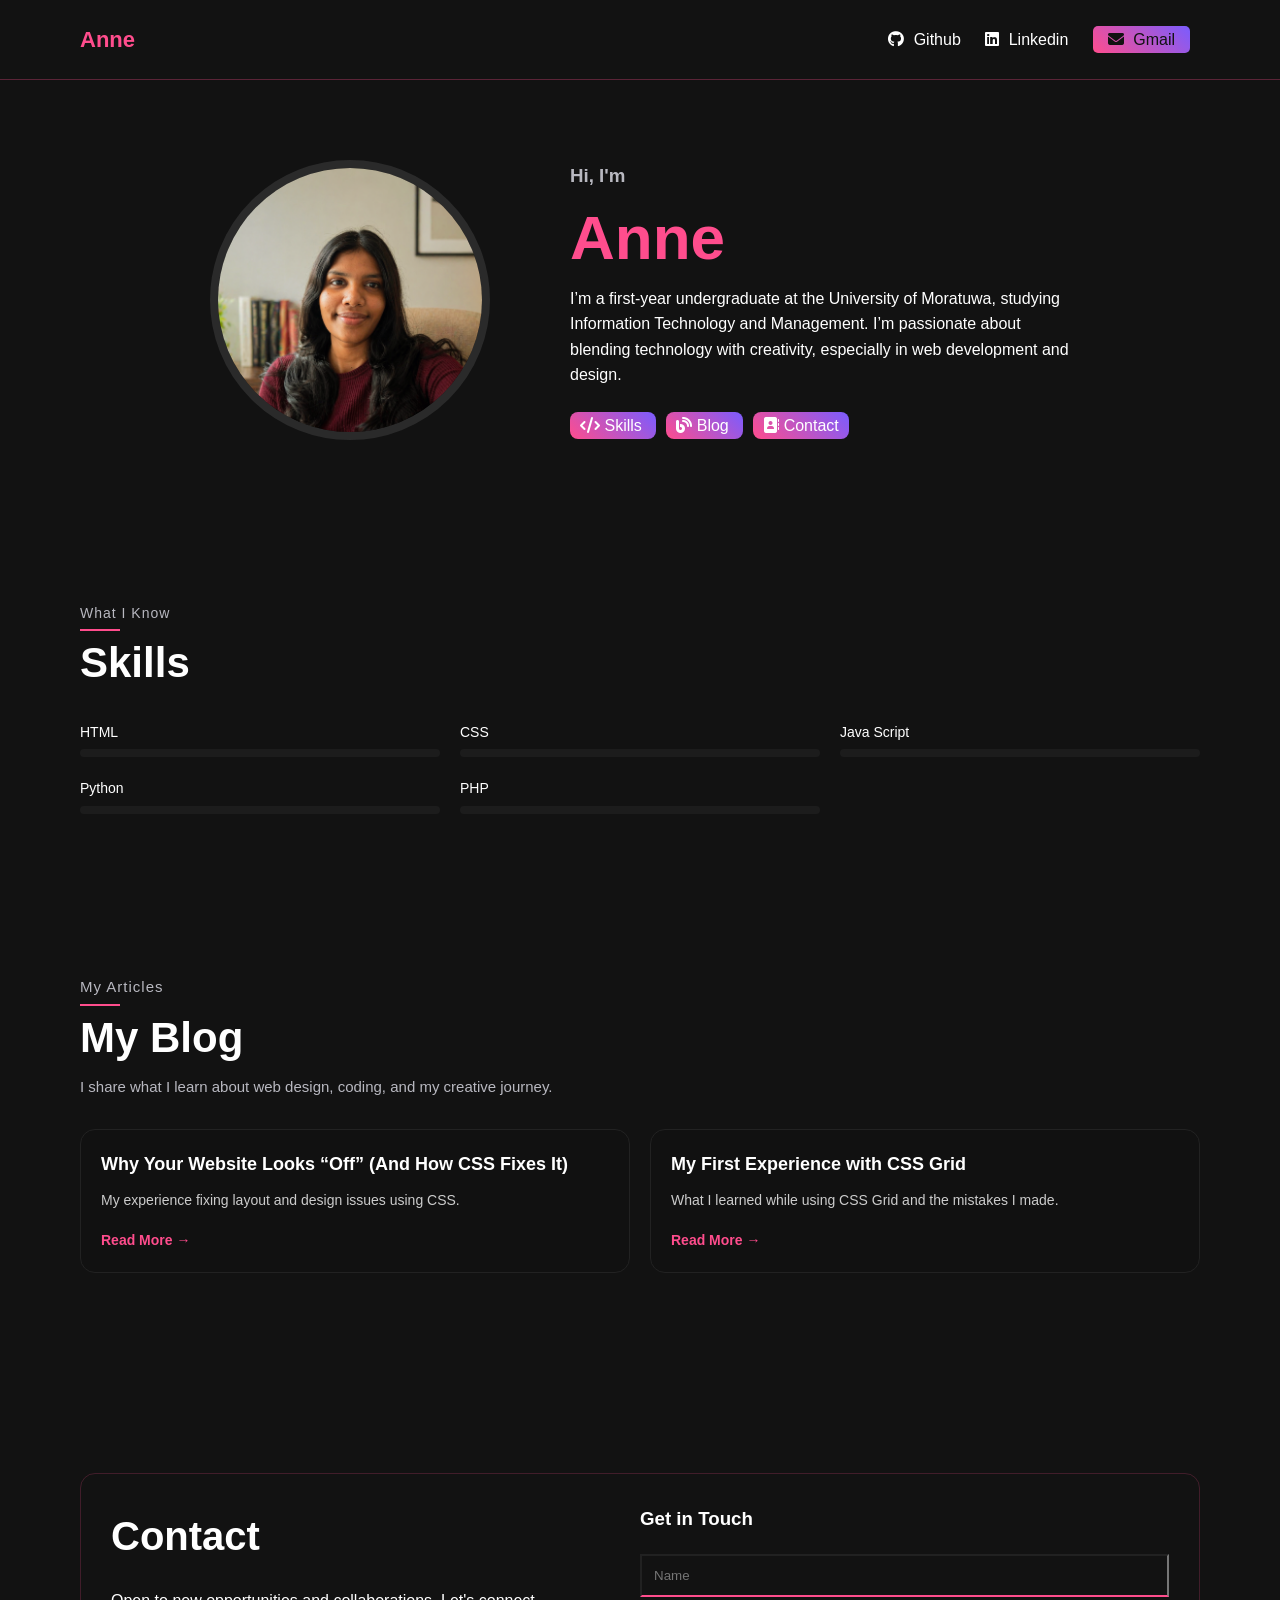
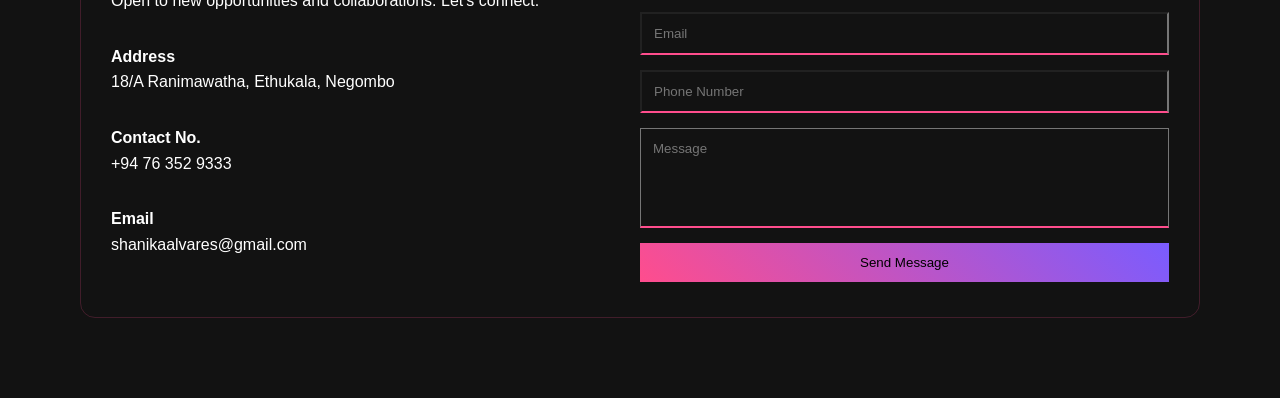
==== index.html @ f6f909ad "change name of jaava scipt file" ====
<!DOCTYPE html>
<html lang="en">
<head>
    <meta charset="UTF-8">
    <meta name="viewpoint" content="width=device-width, initial-scale=1.0">
   <title>my porfolio</title>
   <link rel="stylesheet" href="style.css">
   <link rel="stylesheet" href="https://cdnjs.cloudflare.com/ajax/libs/font-awesome/6.5.0/css/all.min.css">
</head>
<body>
    <!--Navigation-->
    <nav>
       <div class="left">
           <a href="/">Anne</a>
        </div>

       <div class="right">
           <a href="https://github.com" target="_blank" >
           <i class="fa-brands fa-github"></i>
           <span>Github</span>
           </a>

           <a href="https://www.linkedin.com/login" target="_blank" >
           <i class="fa-brands fa-linkedin"></i>
           <span>Linkedin</span>
           </a>
           <a href="mailto:shanikaalvares@gmail.com">
           <i class="fa-solid fa-envelope"></i>
           <span>Gmail</span>
           </a>
        </div>
           
    </nav>
    <main>

    <!--section1: hero-->
    <section class="hero-section">

    <div class="headshot">
        <img src="AS pic new.png" alt="Anne Alvares Headshot" class="neon-img">
    </div>   

    <div class="text">
        <h3>Hi, I'm </h3>
        <h1>Anne</h1>
        <!--<h2>Aspiring Web Developer & Designer</h2>-->
        <p>I’m a first-year undergraduate at the University of Moratuwa, studying Information Technology and Management. I’m passionate about blending technology with creativity, especially in web development and design.</p>
      
        <div class="links">
            <a href="#skills">
                <i class="fa-solid fa-code"></i>
                <span>Skills</span>
            </a>
            <a href="#blog">
                <i class="fa-solid fa-blog"></i>
                <span>Blog</span>
            </a>
            <a href="#Contact">
                <i class="fa-solid fa-address-book"></i>
                <span>Contact</span>
            </a>
        </div>
    </div>

</section>

 <!--section2 : skills-->
        
    <section id="skills" class="skills-section">
    <p class="section-label">What I Know</p>
    <h2>Skills</h2>
    <div class="skills-grid">

    <div class="skill">
      <p>HTML</p>
      <div class="bar"><span class="html"></span></div>
    </div>

    <div class="skill">
      <p>CSS</p>
      <div class="bar"><span class="css"></span></div>
    </div>

    <div class="skill">
      <p>Java Script</p>
      <div class="bar"><span class="js"></span></div>
    </div>

    <div class="skill">
      <p>Python</p>
      <div class="bar"><span class="python"></span></div>
    </div>

    <div class="skill">
      <p>PHP</p>
      <div class="bar"><span class="php"></span></div>
    </div>
</div>

 </section>

        <!-- section3: blog-->
        
        <section id="blog" class="blog-section">   
        <p class="section-label">My Articles</p>
        <h2>My Blog</h2>
        <p class="blog-intro">
    I share what I learn about web design, coding, and my creative journey.
  </p>

  <div class="blog-container">

    <div class="blog-card">
      <h3>Why Your Website Looks “Off” (And How CSS Fixes It)</h3>
      <p>My experience fixing layout and design issues using CSS.</p>
      <a href="https://medium.com/@shanikaalvares/why-your-website-looks-off-and-how-css-fixes-it-39f0e510b849" target="_blank">Read More →</a>
    </div>

    <div class="blog-card">
      <h3>My First Experience with CSS Grid</h3>
      <p>What I learned while using CSS Grid and the mistakes I made.</p>
      <a href="#" target="_blank">Read More →</a>
    </div>

  </div>
</section>

        <!--section4: contact-->
        <section id="Contact" class="contact-section">
            <div class="contact-container">
                <!--Left side-->
                <div class="contact-left">
                    <h2>Contact</h2>
                    <p>Open to new opportunities and collaborations. Let's connect.</p>
                    
                    <div class="contact-info">
                        <h4>Address</h4>
                        <p>18/A Ranimawatha, Ethukala, Negombo</p>

                        <h4>Contact No.</h4>
                        <p>+94 76 352 9333</p>

                        <h4>Email</h4>
                        <p>shanikaalvares@gmail.com</p>
                    </div>
                </div>

                <!--right side-->
                <div class="contact-right">
                    <h3>Get in Touch</h3>
                    <form>
                        <input type="text" placeholder="Name" required>
                        <input type="email" placeholder="Email" required>
                        <input type="text" placeholder="Phone Number">
                        <textarea placeholder="Message"></textarea>

                        <button type="submit">Send Message</button>

                    </form>
                </div>
            </div>

        </section>

    </main>
    <script src="Java script.js"></script>
</body>
</html>
---- style.css ----
:root {
  --text-color:#FFFFFF;
  --link-color:#FF4D8D;
  --background-color:#121212;
  --h3-color:#B8B8C0;
  --Button-color: #7A5CFF;
}

* {
    margin: 0;
    padding: 0;
    box-sizing: border-box;
    font-family: Arial, Helvetica, sans-serif;
}

.section-label {
  color: var(--h3-color);
  font-size: 14px;
  margin-bottom: 5px;
  letter-spacing: 1px;
  position: relative;
  display: inline-block;
}

.section-label::after {
  content: "";
  display: block;
  width: 40px;
  height: 2px;
  background: var(--link-color);
  margin-top: 5px;
}

html {
    scroll-behavior: smooth;
}

body {
    background-color: var(--background-color);
    line-height: 1.6;
}
.skills-section h2,.blog-section h2{
    font-size: 42px;
    font-weight: 600;
    line-height: 1.3;
}

a {
    color: var(--link-color);
    text-decoration: none;
}

/* navbar */
nav {
    display: flex;
    justify-content: space-between;
    align-items: center;
    padding: 0 80px;
    height: 80px;
    border-bottom: 1px solid rgba(255, 77, 141, 0.3);
    background: var(--background-color);
}

nav .left a {
    color: var(--link-color);
    font-size: 22px;
    font-weight: 600;
}

nav .right a {
    color: var(--text-color);
    margin: 0 10px;
}

nav .right a:last-child {
    color: var(--background-color);
    background: linear-gradient(45deg, #FF4D8D, #7A5CFF);
    padding: 5px 15px;
    border-radius: 5px;
}

nav .right a span {
    margin-left: 5px;
}

/* section 01: Hero */
.hero-section {
    display: flex;
    align-items: center;
    justify-content: center;
    padding: 80px;
    gap: 80px;
}

.hero-section .text {
    color: var(--text-color);
    flex: 1;
    max-width: 500px;
}

.hero-section .text h3 {
    margin-bottom: 10px;
    color: var(--h3-color);
}

.hero-section .text h1 {
    font-size: 62px;
    margin-bottom: 10px;
    color: var(--link-color);
    font-weight:700;
    line-height:1.2;
}

.hero-section .text h2 {
    color: var(--link-color);
    margin-bottom: 62px;
}

.hero-section .text p {
    font-size: 16px;
    color: var(--text-color);
}

.hero-section .text .links {
    margin-top: 25px;
}

.hero-section .text .links a {
    padding: 5px 10px;
    border: none;
    background: linear-gradient(45deg, #FF4D8D, #7A5CFF);
    color: white;
    border-radius: 8px;
    cursor: pointer;
    transition: 0.3s;
    margin-right: 10px;
    margin-bottom: 10px;
}

.hero-section .text .links a:hover {
    color: var(--text-color);
}

.hero-section .headshot {
    display: flex;
    justify-content: center;
}

.hero-section .headshot img {
    width: 280px;
    height: 280px;
    object-fit: cover;
    border-radius: 50%;
    border: 8px solid #2a2a2a;
}

/* section 02: Skills */
.skills-section {
    padding: 80px;
    color: var(--text-color);
}

.skills-section h2 {
    font-size: 42px;
    margin-bottom: 30px;
}

.skills-grid {
    display: grid;
    grid-template-columns: repeat(3, 1fr);
    gap: 20px;
}

.skill p {
    margin-bottom: 6px;
    font-size: 14px;
}

.bar {
    width: 100%;
    height: 8px;
    background: #1c1c1c;
    border-radius: 20px;
    overflow: hidden;
}

.bar span {
    display: block;
    height: 100%;
    background:var(--link-color);
    border-radius: 20px;
}

@keyframes fill {
    from { width: 0; }
}

.html   { width: 90%; }
.css    { width: 85%; }
.js     { width: 30%; }
.python { width: 50%; }
.php    { width: 45%; }
.ui     { width: 75%; }

/* Blog section */
.blog-section {
    padding: 80px;
}

.blog-section h2 {
    margin-bottom: 10px;
    color: var(--text-color);
    font-size: 42px;
}

.blog-section h3 {
    color: var(--text-color);
}

.blog-section p {
    color: var(--h3-color);
    font-size: 15px;
}

.blog-intro {
    color: var(--h3-color);
    font-size: 14px;
    margin-bottom: 30px;
}

.blog-container {
    display: grid;
    grid-template-columns: repeat(2, 1fr);
    gap: 20px;
    margin-bottom: 40px;
}

.blog-card {
    background: #111;
    padding: 20px;
    border-radius: 15px;
    text-align: left;
    transition: 0.3s;
    border: 1px solid #222;
}

.blog-card:hover {
    transform: translateY(-5px);
    border-color:var(--link-color);
}

.blog-card h3 {
    margin-bottom: 10px;
    font-size: 18px;
}

.blog-card p {
    font-size: 14px;
    color: #ccc;
    margin-bottom: 15px;
}

.blog-card a {
    text-decoration: none;
    color: var(--link-color);
    font-size: 14px;
    font-weight: bold;
}

/* Contact section */
.contact-section {
    padding: 80px;
    color: var(--text-color);
}

.contact-container {
    display: flex;
    justify-content: space-between;
    border: 1px solid rgba(255, 77, 141, 0.2);
    border-radius: 15px;
    padding: 30px;
}

.contact-left {
    width: 50%;
}

.contact-left h2 {
    font-size: 40px;
    margin-bottom: 20px;
}

.contact-left p {
    margin-bottom: 30px;
    line-height: 1.6;
}

.contact-info h4 {
    margin-top: 20px;
    font-weight: bold;
}

.contact-right {
    width: 50%;
    padding: 0;
    border-radius: 10px;
}

.contact-right h3 {
    margin-bottom: 20px;
}

/* Form */
form {
    display: flex;
    flex-direction: column;
}

form input,
form textarea {
    margin-bottom: 15px;
    padding: 12px;
    border-bottom: 2px solid var(--link-color);
    background: transparent;
    outline: none;
    color: var(--text-color);
}

form textarea {
    height: 100px;
    resize: none;
}

form button {
    padding: 12px;
    border: none;
    transition: 0.3s;
    background: linear-gradient(45deg, #FF4D8D, #7A5CFF);
}

/* Responsive */
@media (max-width: 850px) {
    .hero-section .text h1,
    .hero-section .text h3 {
        font-size: 35px;
    }
}

@media (max-width: 740px) {
    .hero-section {
        flex-direction: column-reverse;
    }
    .hero-section .headshot img {
        width: 300px;
    }
}

@media (max-width: 600px) {
    nav {
        padding: 0 20px;
    }
    nav .right a {
        font-size: 22px;
    }
    nav .right a:last-child {
        color: var(--text-color);
        background-color: transparent;
        padding: 0;
    }
    nav .right a span {
        display: none;
    }
    .hero-section {
        padding: 40px 20px;
    }
    .hero-section .text h1,
    .hero-section .text h3 {
        font-size: 30px;
    }
    .skills-section {
        padding: 40px 20px;
    }
    .blog-section {
        padding: 40px 20px;
    }
    .contact-section {
        padding: 40px 20px;
    }
    .contact-container {
        flex-direction: column;
    }
    .contact-left,
    .contact-right {
        width: 100%;
    }
}
/*js*/
nav .right a.active {
    color: var(--link-color);
}
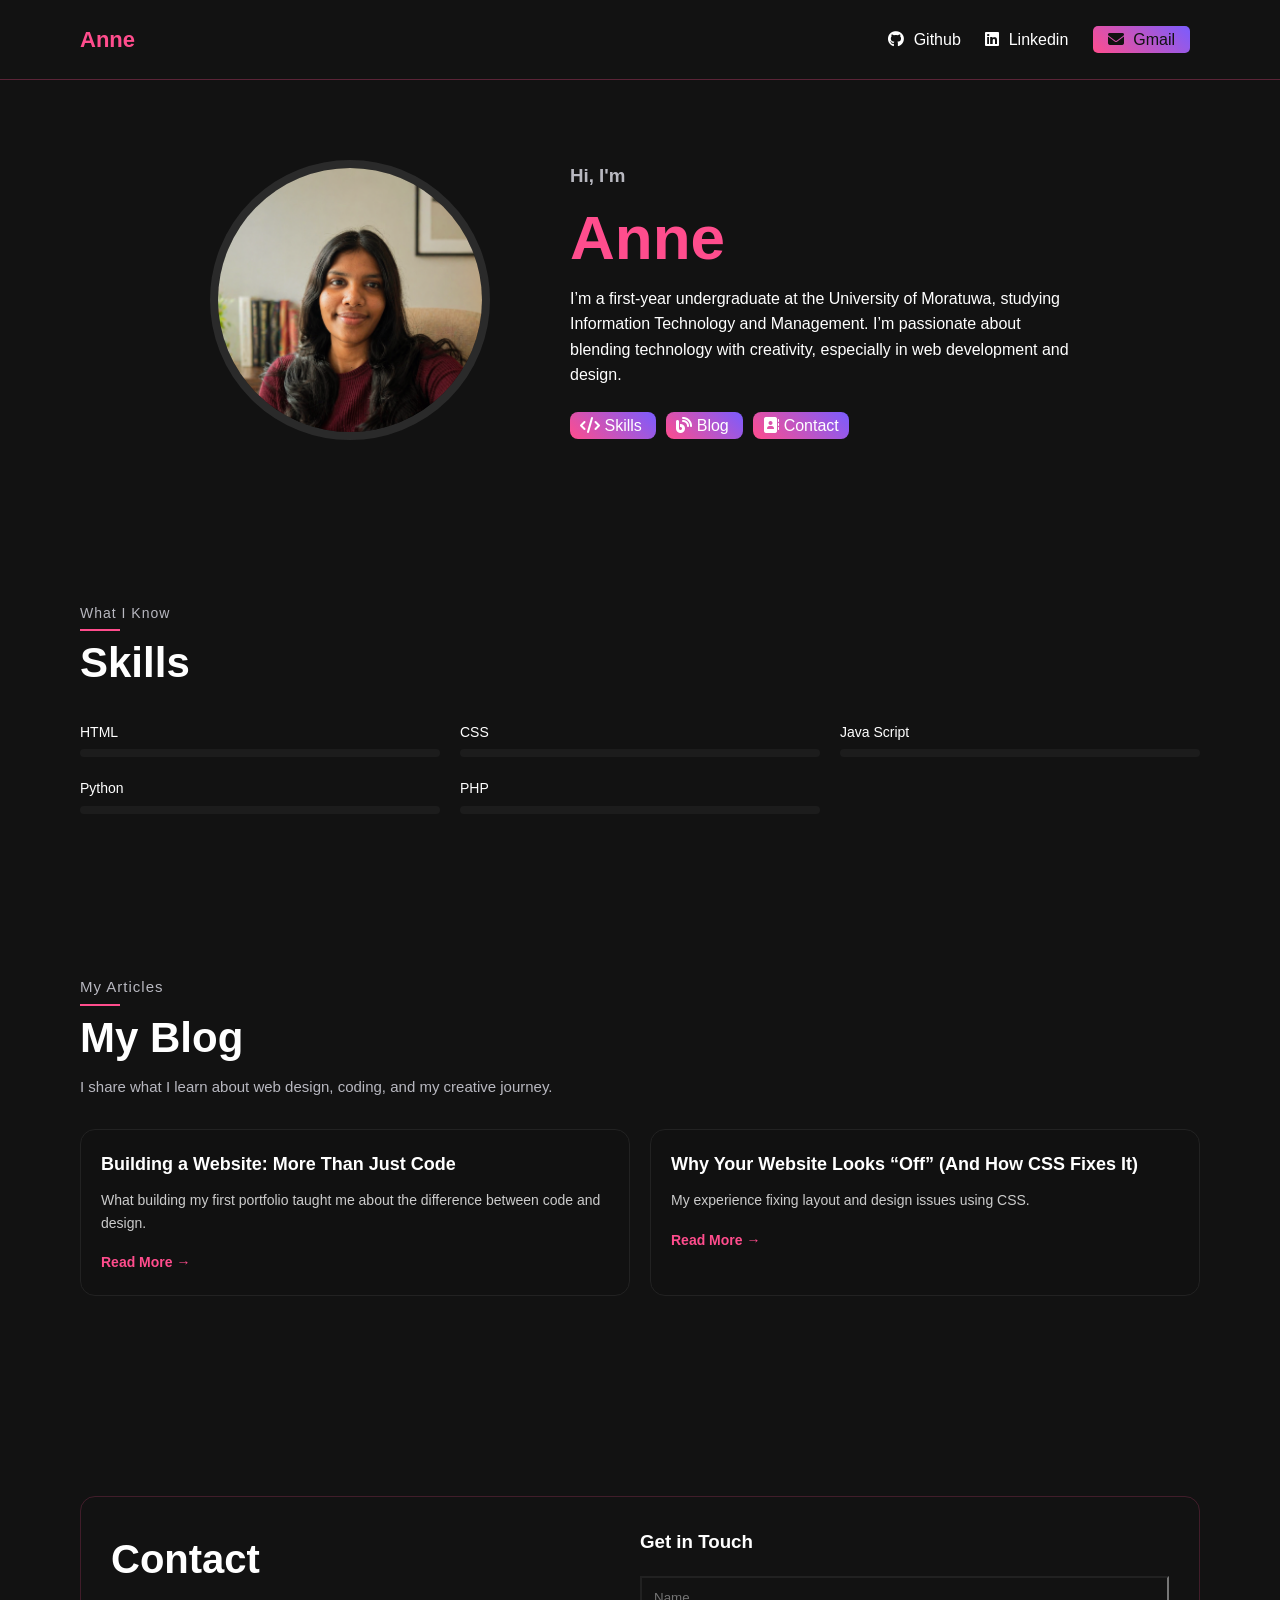
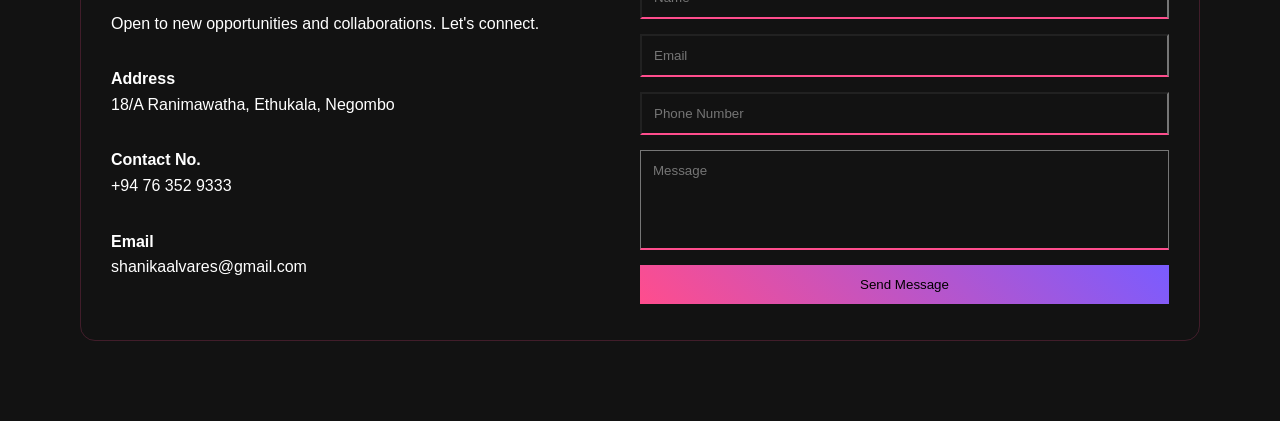
==== commit 6a40a55c: "Editing blog section" ====
--- a/index.html
+++ b/index.html
@@ -111,15 +111,15 @@
   <div class="blog-container">
 
     <div class="blog-card">
+      <h3>Building a Website: More Than Just Code</h3>
+      <p>What building my first portfolio taught me about the difference between code and design.</p>
+      <a href="https://medium.com/@shanikaalvares/building-a-website-more-than-just-code-45a0aa7f8769" target="_blank">Read More →</a>
+    </div>
+
+    <div class="blog-card">
       <h3>Why Your Website Looks “Off” (And How CSS Fixes It)</h3>
       <p>My experience fixing layout and design issues using CSS.</p>
       <a href="https://medium.com/@shanikaalvares/why-your-website-looks-off-and-how-css-fixes-it-39f0e510b849" target="_blank">Read More →</a>
-    </div>
-
-    <div class="blog-card">
-      <h3>My First Experience with CSS Grid</h3>
-      <p>What I learned while using CSS Grid and the mistakes I made.</p>
-      <a href="#" target="_blank">Read More →</a>
     </div>
 
   </div>
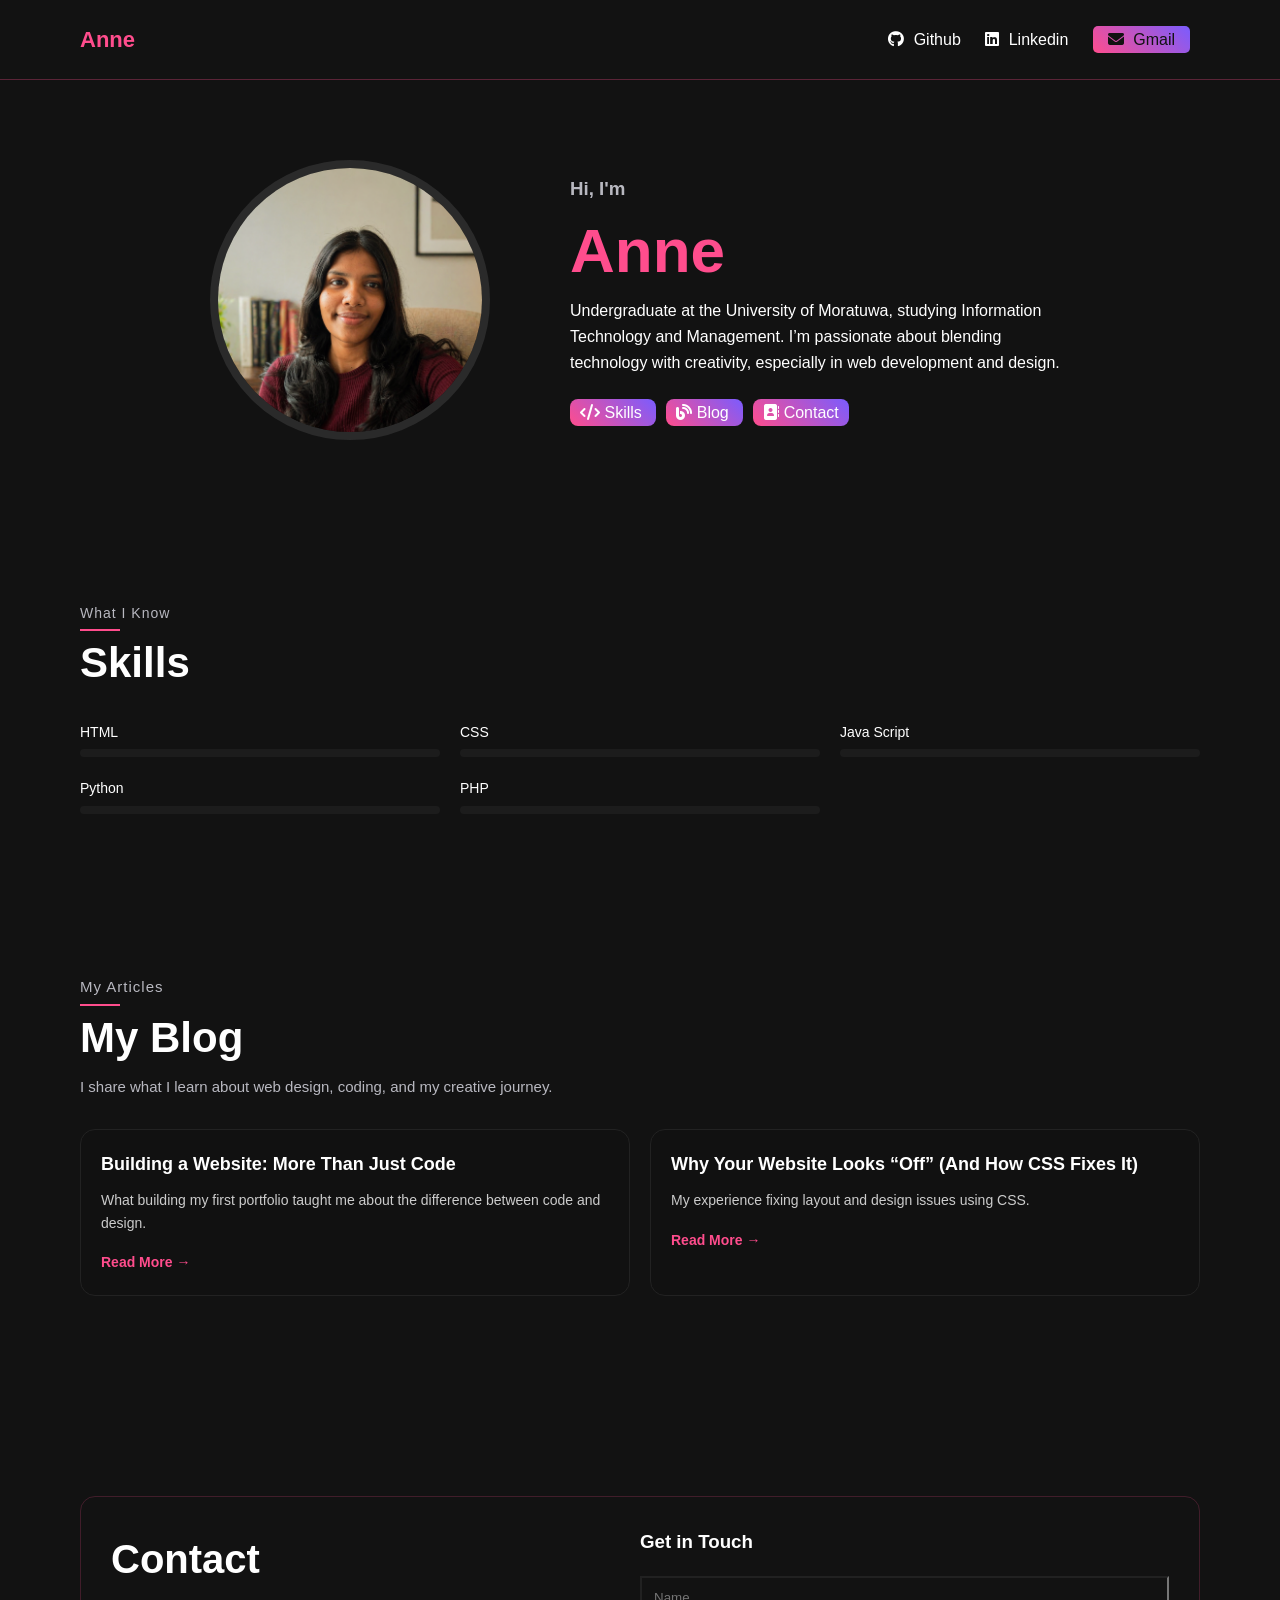
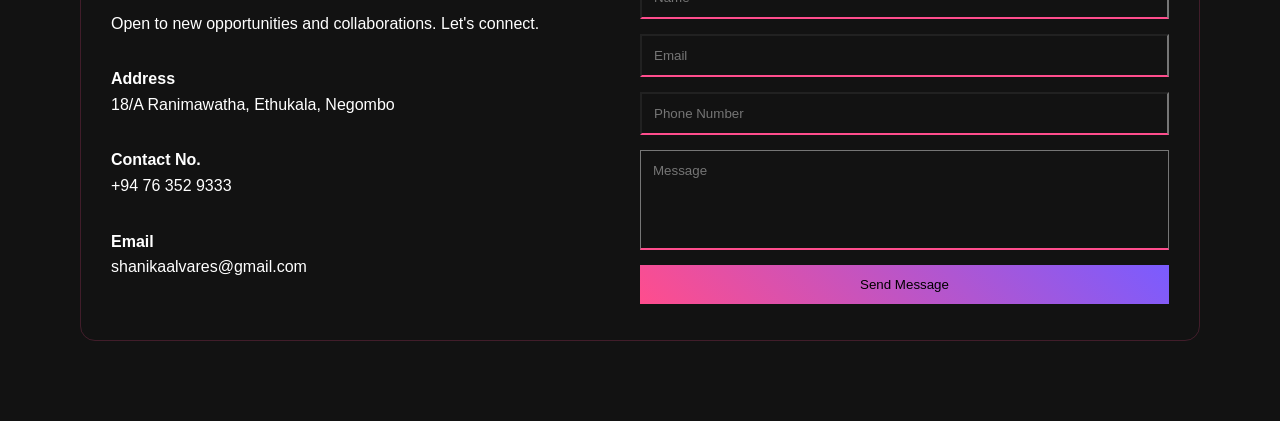
==== commit c2e9f548: "Change info" ====
--- a/index.html
+++ b/index.html
@@ -15,7 +15,7 @@
         </div>
 
        <div class="right">
-           <a href="https://github.com" target="_blank" >
+           <a href="https://github.com/Anne-Alv" target="_blank" >
            <i class="fa-brands fa-github"></i>
            <span>Github</span>
            </a>
@@ -44,7 +44,7 @@
         <h3>Hi, I'm </h3>
         <h1>Anne</h1>
         <!--<h2>Aspiring Web Developer & Designer</h2>-->
-        <p>I’m a first-year undergraduate at the University of Moratuwa, studying Information Technology and Management. I’m passionate about blending technology with creativity, especially in web development and design.</p>
+        <p>Undergraduate at the University of Moratuwa, studying Information Technology and Management. I’m passionate about blending technology with creativity, especially in web development and design.</p>
       
         <div class="links">
             <a href="#skills">
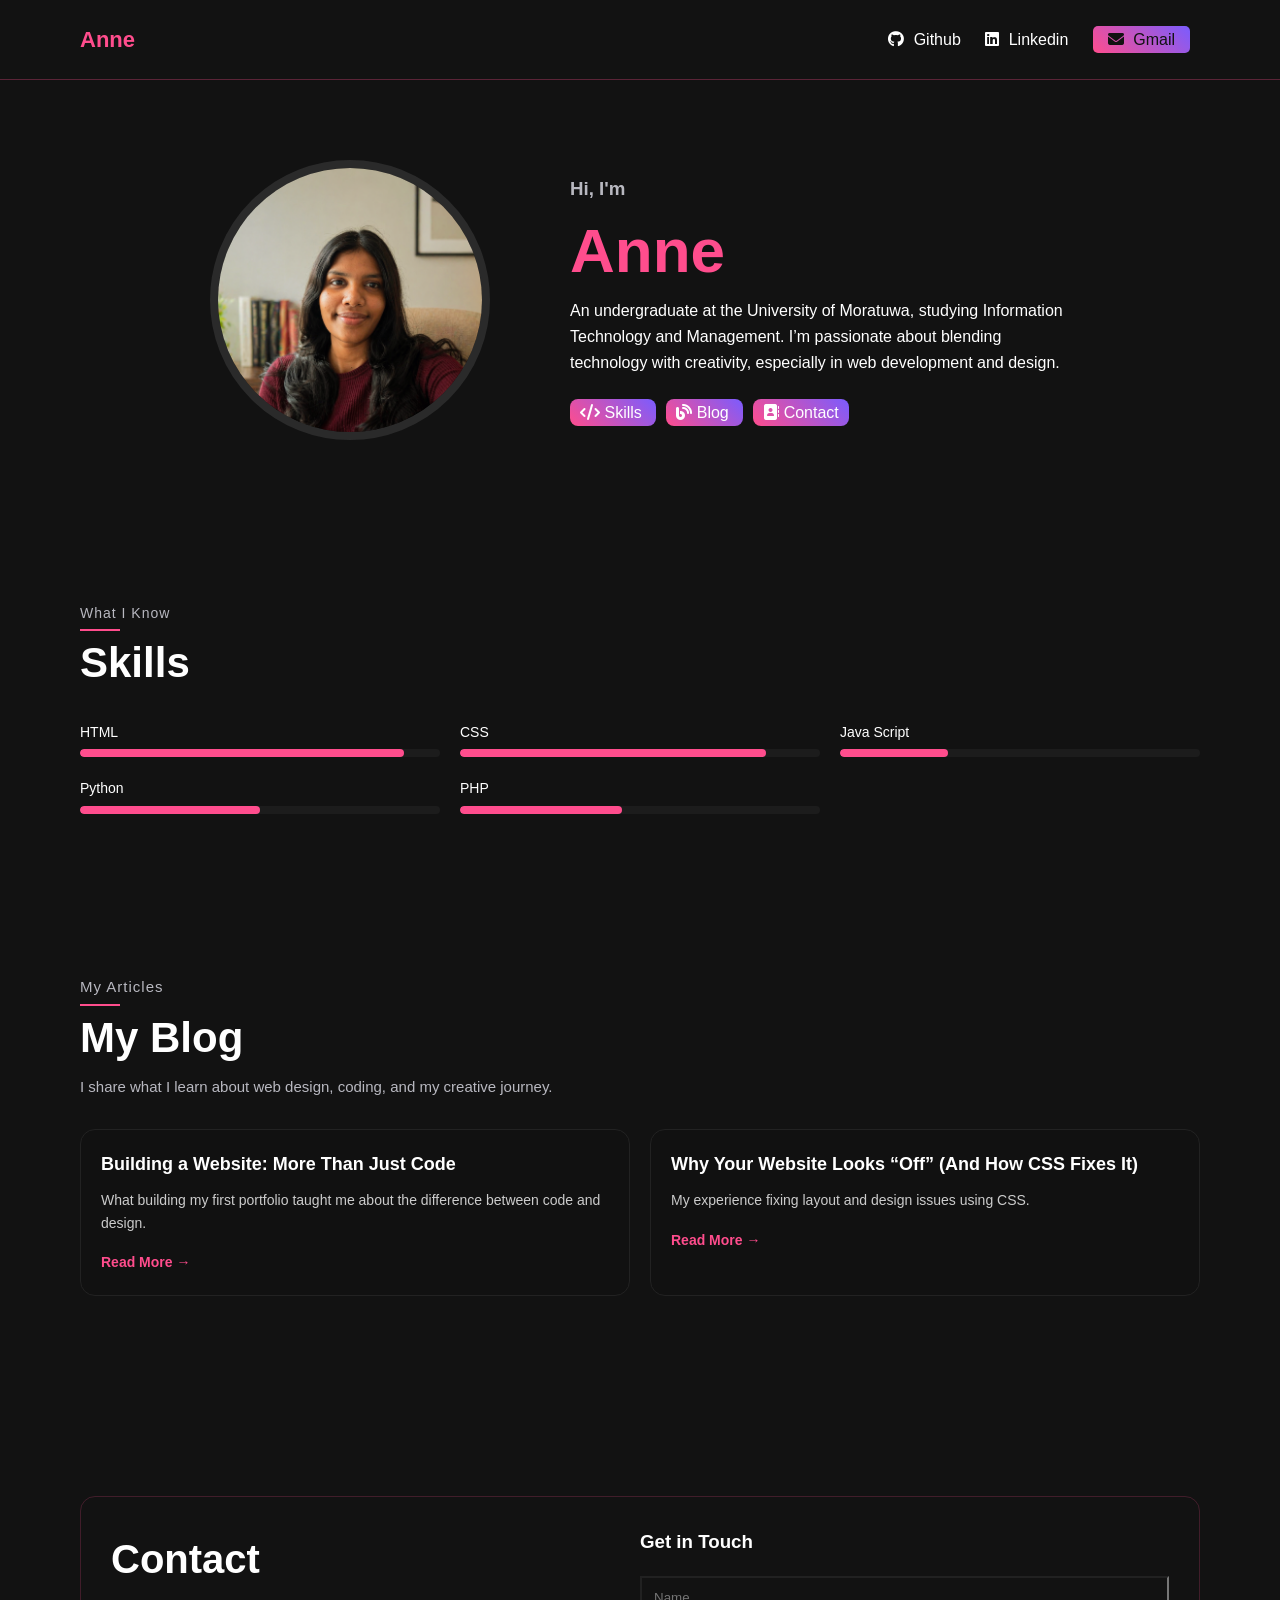
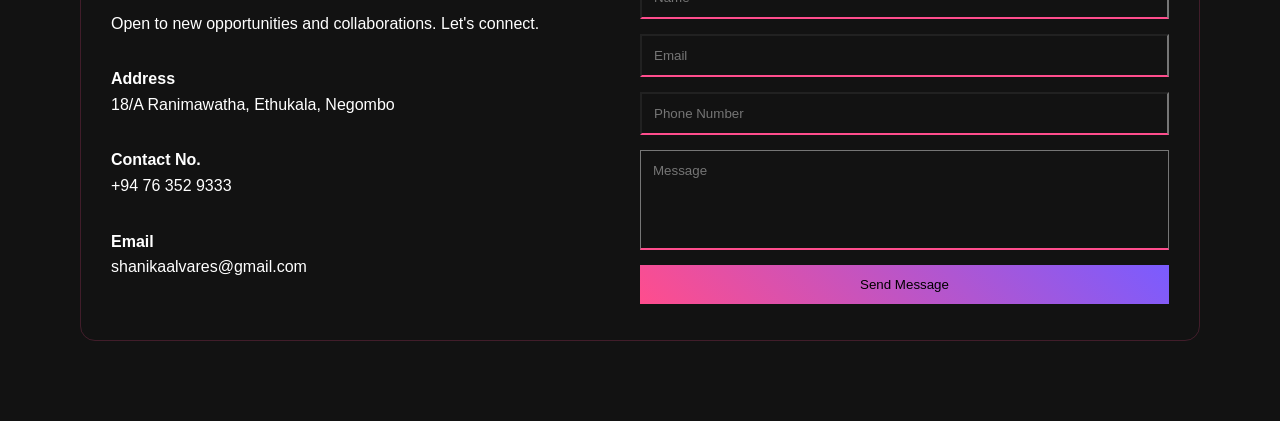
==== commit c140f85f: "changesd para" ====
--- a/index.html
+++ b/index.html
@@ -44,7 +44,7 @@
         <h3>Hi, I'm </h3>
         <h1>Anne</h1>
         <!--<h2>Aspiring Web Developer & Designer</h2>-->
-        <p>Undergraduate at the University of Moratuwa, studying Information Technology and Management. I’m passionate about blending technology with creativity, especially in web development and design.</p>
+        <p>An undergraduate at the University of Moratuwa, studying Information Technology and Management. I’m passionate about blending technology with creativity, especially in web development and design.</p>
       
         <div class="links">
             <a href="#skills">
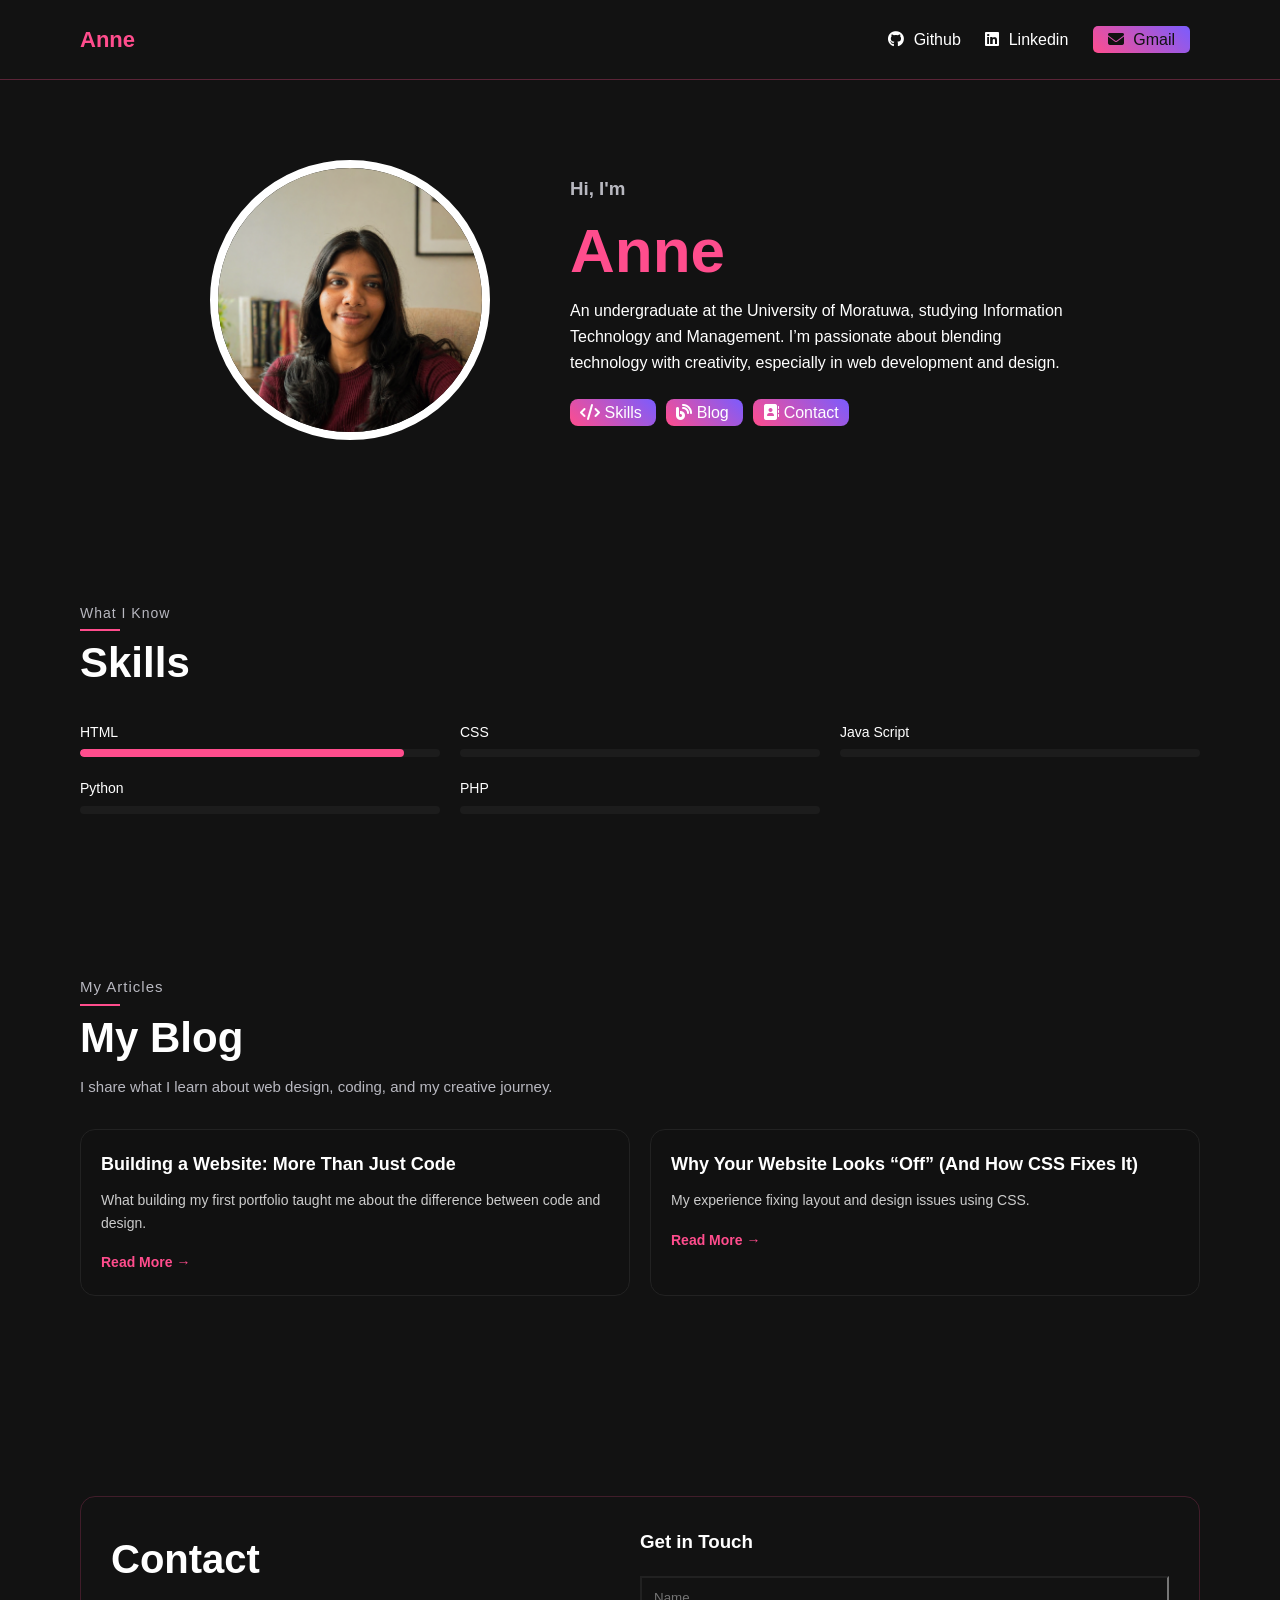
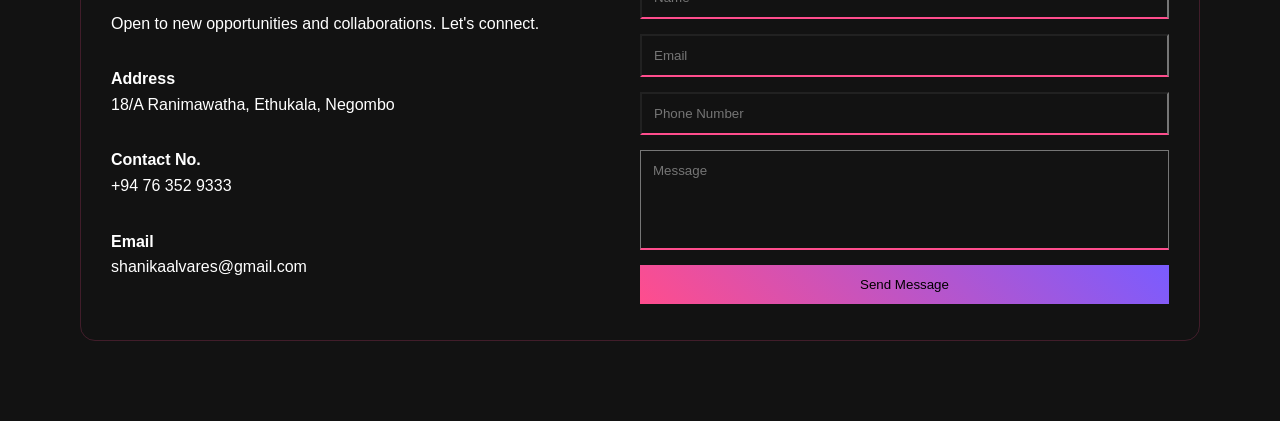
==== commit 4bdc8e99: "testing html" ====
--- a/index.html
+++ b/index.html
@@ -73,7 +73,7 @@
 
     <div class="skill">
       <p>HTML</p>
-      <div class="bar"><span class="html"></span></div>
+      <div class="bar"><span data-width="90%"></span></div>
     </div>
 
     <div class="skill">
--- a/style.css
+++ b/style.css
@@ -151,7 +151,7 @@
     height: 280px;
     object-fit: cover;
     border-radius: 50%;
-    border: 8px solid #2a2a2a;
+    border: 8px solid var(--text-color);
 }
 
 /* section 02: Skills */
@@ -189,6 +189,7 @@
     height: 100%;
     background:var(--link-color);
     border-radius: 20px;
+    width: 0;
 }
 
 @keyframes fill {
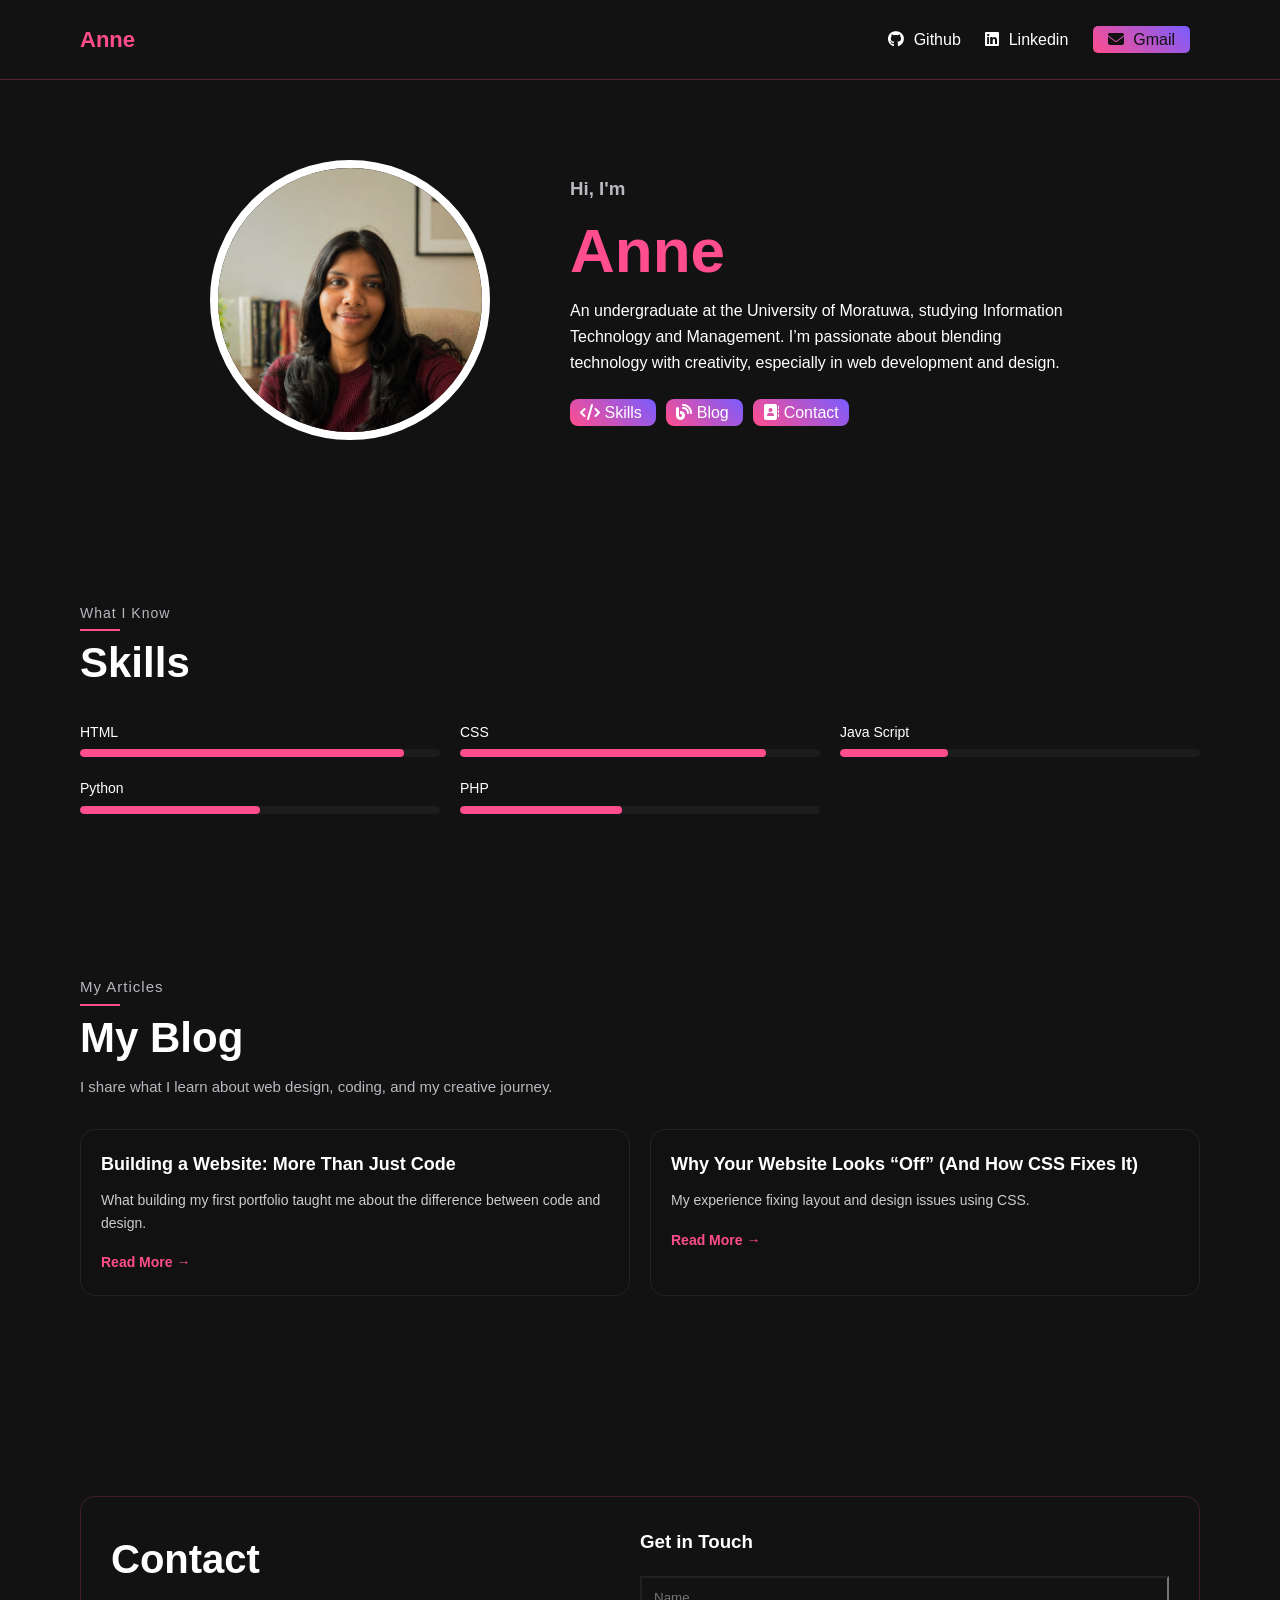
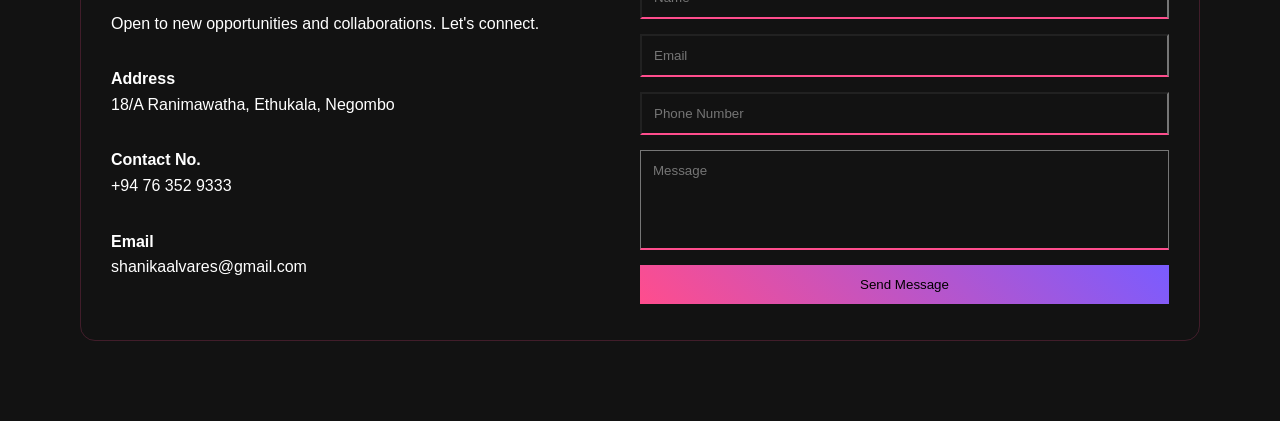
==== commit 193452b7: "undo animation" ====
--- a/index.html
+++ b/index.html
@@ -78,22 +78,22 @@
 
     <div class="skill">
       <p>CSS</p>
-      <div class="bar"><span class="css"></span></div>
+      <div class="bar"><span data-width="85%"></span></div>
     </div>
 
     <div class="skill">
       <p>Java Script</p>
-      <div class="bar"><span class="js"></span></div>
+      <div class="bar"><span data-width="30%"></span></div>
     </div>
 
     <div class="skill">
       <p>Python</p>
-      <div class="bar"><span class="python"></span></div>
+      <div class="bar"><span data-width="50%"></span></div>
     </div>
 
     <div class="skill">
       <p>PHP</p>
-      <div class="bar"><span class="php"></span></div>
+      <div class="bar"><span data-width="45%"></span></div>
     </div>
 </div>
 
